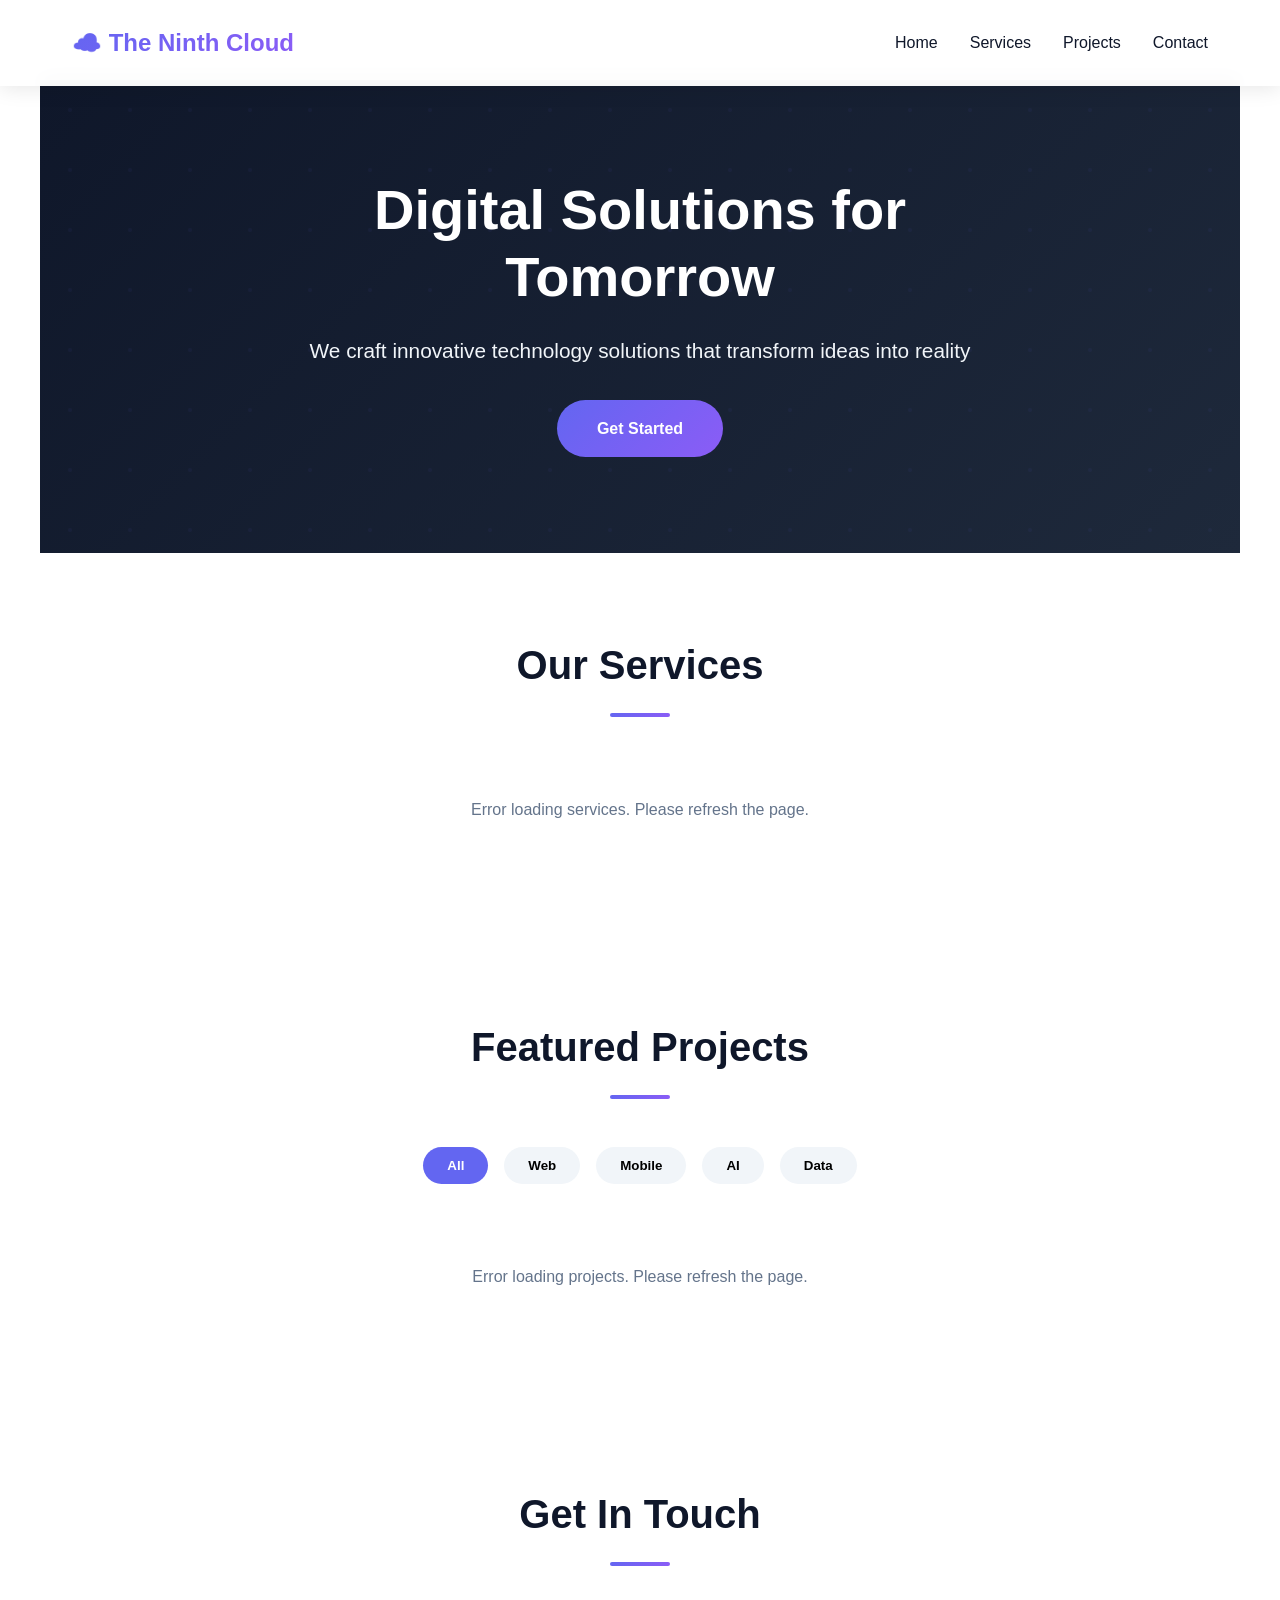
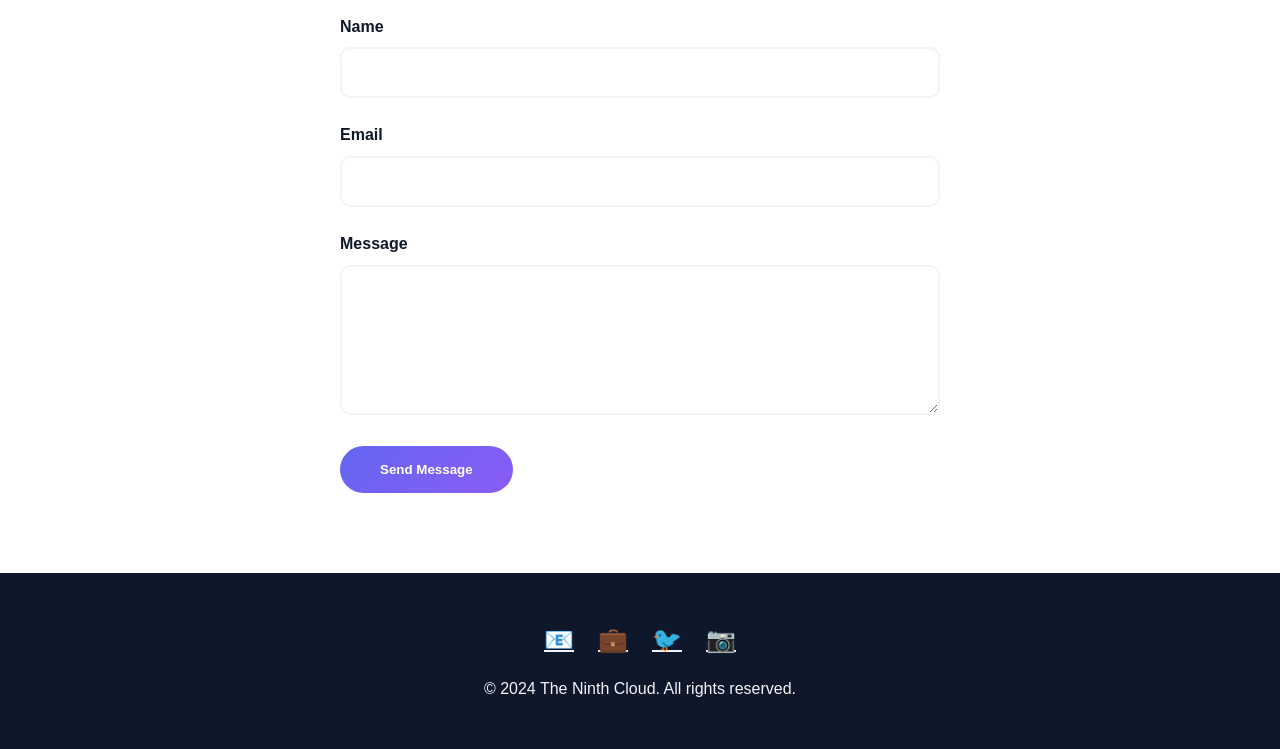
==== static/index.html @ 404a965f "Initial commit" ====
<!DOCTYPE html>
<html lang="en">

<head>
    <meta charset="UTF-8">
    <meta name="viewport" content="width=device-width, initial-scale=1.0">
    <title>The Ninth Cloud - Digital Solutions</title>
    <link rel="stylesheet" href="style.css">
</head>

<body>
    <header>
        <nav>
            <div class="logo">☁️ The Ninth Cloud</div>
            <ul class="nav-links">
                <li><a href="#home">Home</a></li>
                <li><a href="#services">Services</a></li>
                <li><a href="#projects">Projects</a></li>
                <li><a href="#contact">Contact</a></li>
            </ul>
        </nav>
    </header>

    <section id="home" class="hero">
        <div class="hero-content">
            <h1>Digital Solutions for Tomorrow</h1>
            <p>We craft innovative technology solutions that transform ideas into reality</p>
            <a href="#contact" class="cta-button">Get Started</a>
        </div>
    </section>

    <section id="services">
        <h2 class="section-title">Our Services</h2>
        <div class="services-grid" id="servicesContainer">
            <div class="loading">Loading services...</div>
        </div>
    </section>

    <section id="projects">
        <h2 class="section-title">Featured Projects</h2>
        <div class="filter-buttons">
            <button class="filter-btn active" data-filter="all">All</button>
            <button class="filter-btn" data-filter="web">Web</button>
            <button class="filter-btn" data-filter="mobile">Mobile</button>
            <button class="filter-btn" data-filter="ai">AI</button>
            <button class="filter-btn" data-filter="data">Data</button>
        </div>
        <div class="projects-grid" id="projectsContainer">
            <div class="loading">Loading projects...</div>
        </div>
    </section>

    <section id="contact">
        <h2 class="section-title">Get In Touch</h2>
        <form class="contact-form" id="contactForm">
            <div class="form-group">
                <label for="name">Name</label>
                <input type="text" id="name" name="name" required>
            </div>
            <div class="form-group">
                <label for="email">Email</label>
                <input type="email" id="email" name="email" required>
            </div>
            <div class="form-group">
                <label for="message">Message</label>
                <textarea id="message" name="message" required></textarea>
            </div>
            <button type="submit" class="cta-button">Send Message</button>
        </form>
    </section>

    <footer>
        <div class="social-links">
            <a href="#">📧</a>
            <a href="#">💼</a>
            <a href="#">🐦</a>
            <a href="#">📷</a>
        </div>
        <p>&copy; 2024 The Ninth Cloud. All rights reserved.</p>
    </footer>

    <script src="script.js"></script>
</body>

</html>
---- static/style.css ----
* {
    margin: 0;
    padding: 0;
    box-sizing: border-box;
}

:root {
    --primary: #6366f1;
    --primary-dark: #4f46e5;
    --secondary: #8b5cf6;
    --dark: #0f172a;
    --dark-light: #1e293b;
    --gray: #64748b;
    --light: #f1f5f9;
    --white: #ffffff;
}

body {
    font-family: 'Segoe UI', Tahoma, Geneva, Verdana, sans-serif;
    line-height: 1.6;
    color: var(--dark);
    background: var(--white);
}

/* Header */
header {
    position: fixed;
    width: 100%;
    top: 0;
    z-index: 1000;
    background: rgba(255, 255, 255, 0.95);
    backdrop-filter: blur(10px);
    box-shadow: 0 2px 20px rgba(0, 0, 0, 0.1);
    transition: all 0.3s ease;
}

nav {
    max-width: 1200px;
    margin: 0 auto;
    padding: 1.5rem 2rem;
    display: flex;
    justify-content: space-between;
    align-items: center;
}

.logo {
    font-size: 1.5rem;
    font-weight: bold;
    background: linear-gradient(135deg, var(--primary), var(--secondary));
    -webkit-background-clip: text;
    -webkit-text-fill-color: transparent;
}

.nav-links {
    display: flex;
    gap: 2rem;
    list-style: none;
}

.nav-links a {
    color: var(--dark);
    text-decoration: none;
    font-weight: 500;
    transition: color 0.3s;
}

.nav-links a:hover {
    color: var(--primary);
}

/* Hero Section */
.hero {
    margin-top: 80px;
    padding: 6rem 2rem;
    background: linear-gradient(135deg, var(--dark) 0%, var(--dark-light) 100%);
    color: var(--white);
    text-align: center;
    position: relative;
    overflow: hidden;
}

.hero::before {
    content: '';
    position: absolute;
    top: 0;
    left: 0;
    right: 0;
    bottom: 0;
    background: url('data:image/svg+xml,<svg width="60" height="60" xmlns="http://www.w3.org/2000/svg"><circle cx="30" cy="30" r="2" fill="rgba(99,102,241,0.1)"/></svg>');
    opacity: 0.5;
}

.hero-content {
    max-width: 800px;
    margin: 0 auto;
    position: relative;
    z-index: 1;
}

.hero h1 {
    font-size: 3.5rem;
    margin-bottom: 1.5rem;
    line-height: 1.2;
}

.hero p {
    font-size: 1.3rem;
    margin-bottom: 2rem;
    color: var(--light);
}

.cta-button {
    display: inline-block;
    padding: 1rem 2.5rem;
    background: linear-gradient(135deg, var(--primary), var(--secondary));
    color: var(--white);
    text-decoration: none;
    border-radius: 50px;
    font-weight: 600;
    transition: transform 0.3s, box-shadow 0.3s;
    border: none;
    cursor: pointer;
}

.cta-button:hover {
    transform: translateY(-3px);
    box-shadow: 0 10px 30px rgba(99, 102, 241, 0.4);
}

/* Section Styles */
section {
    padding: 5rem 2rem;
    max-width: 1200px;
    margin: 0 auto;
}

.section-title {
    text-align: center;
    font-size: 2.5rem;
    margin-bottom: 3rem;
    position: relative;
}

.section-title::after {
    content: '';
    display: block;
    width: 60px;
    height: 4px;
    background: linear-gradient(135deg, var(--primary), var(--secondary));
    margin: 1rem auto;
    border-radius: 2px;
}

/* Services Grid */
.services-grid {
    display: grid;
    grid-template-columns: repeat(auto-fit, minmax(300px, 1fr));
    gap: 2rem;
}

.service-card {
    padding: 2rem;
    background: var(--white);
    border-radius: 15px;
    box-shadow: 0 5px 20px rgba(0, 0, 0, 0.08);
    transition: transform 0.3s, box-shadow 0.3s;
}

.service-card:hover {
    transform: translateY(-10px);
    box-shadow: 0 10px 40px rgba(0, 0, 0, 0.15);
}

.service-icon {
    font-size: 3rem;
    margin-bottom: 1rem;
}

.service-card h3 {
    margin-bottom: 1rem;
    color: var(--dark);
}

.service-card p {
    color: var(--gray);
}

/* Projects Section */
.filter-buttons {
    display: flex;
    justify-content: center;
    gap: 1rem;
    margin-bottom: 3rem;
    flex-wrap: wrap;
}

.filter-btn {
    padding: 0.7rem 1.5rem;
    background: var(--light);
    border: none;
    border-radius: 25px;
    cursor: pointer;
    font-weight: 600;
    transition: all 0.3s;
}

.filter-btn:hover,
.filter-btn.active {
    background: var(--primary);
    color: var(--white);
}

.projects-grid {
    display: grid;
    grid-template-columns: repeat(auto-fit, minmax(350px, 1fr));
    gap: 2rem;
}

.project-card {
    background: var(--white);
    border-radius: 15px;
    overflow: hidden;
    box-shadow: 0 5px 20px rgba(0, 0, 0, 0.08);
    transition: transform 0.3s;
}

.project-card:hover {
    transform: translateY(-10px);
}

.project-image {
    width: 100%;
    height: 250px;
    object-fit: cover;
}

.project-content {
    padding: 1.5rem;
}

.project-title {
    font-size: 1.3rem;
    margin-bottom: 0.5rem;
}

.project-description {
    color: var(--gray);
    margin-bottom: 1rem;
}

.project-tags {
    display: flex;
    flex-wrap: wrap;
    gap: 0.5rem;
}

.tag {
    padding: 0.3rem 0.8rem;
    background: var(--light);
    border-radius: 15px;
    font-size: 0.85rem;
    color: var(--primary);
}

/* Contact Form */
.contact-form {
    max-width: 600px;
    margin: 0 auto;
}

.form-group {
    margin-bottom: 1.5rem;
}

.form-group label {
    display: block;
    margin-bottom: 0.5rem;
    font-weight: 600;
}

.form-group input,
.form-group textarea {
    width: 100%;
    padding: 1rem;
    border: 2px solid var(--light);
    border-radius: 10px;
    font-family: inherit;
    transition: border-color 0.3s;
}

.form-group input:focus,
.form-group textarea:focus {
    outline: none;
    border-color: var(--primary);
}

.form-group textarea {
    resize: vertical;
    min-height: 150px;
}

/* Footer */
footer {
    background: var(--dark);
    color: var(--light);
    text-align: center;
    padding: 3rem 2rem;
}

.social-links {
    display: flex;
    justify-content: center;
    gap: 1.5rem;
    margin-bottom: 1rem;
}

.social-links a {
    color: var(--light);
    font-size: 1.5rem;
    transition: color 0.3s;
}

.social-links a:hover {
    color: var(--primary);
}

/* Loading State */
.loading {
    text-align: center;
    padding: 2rem;
    color: var(--gray);
}

/* Responsive */
@media (max-width: 768px) {
    .hero h1 {
        font-size: 2.5rem;
    }

    .nav-links {
        display: none;
    }

    .projects-grid {
        grid-template-columns: 1fr;
    }
}
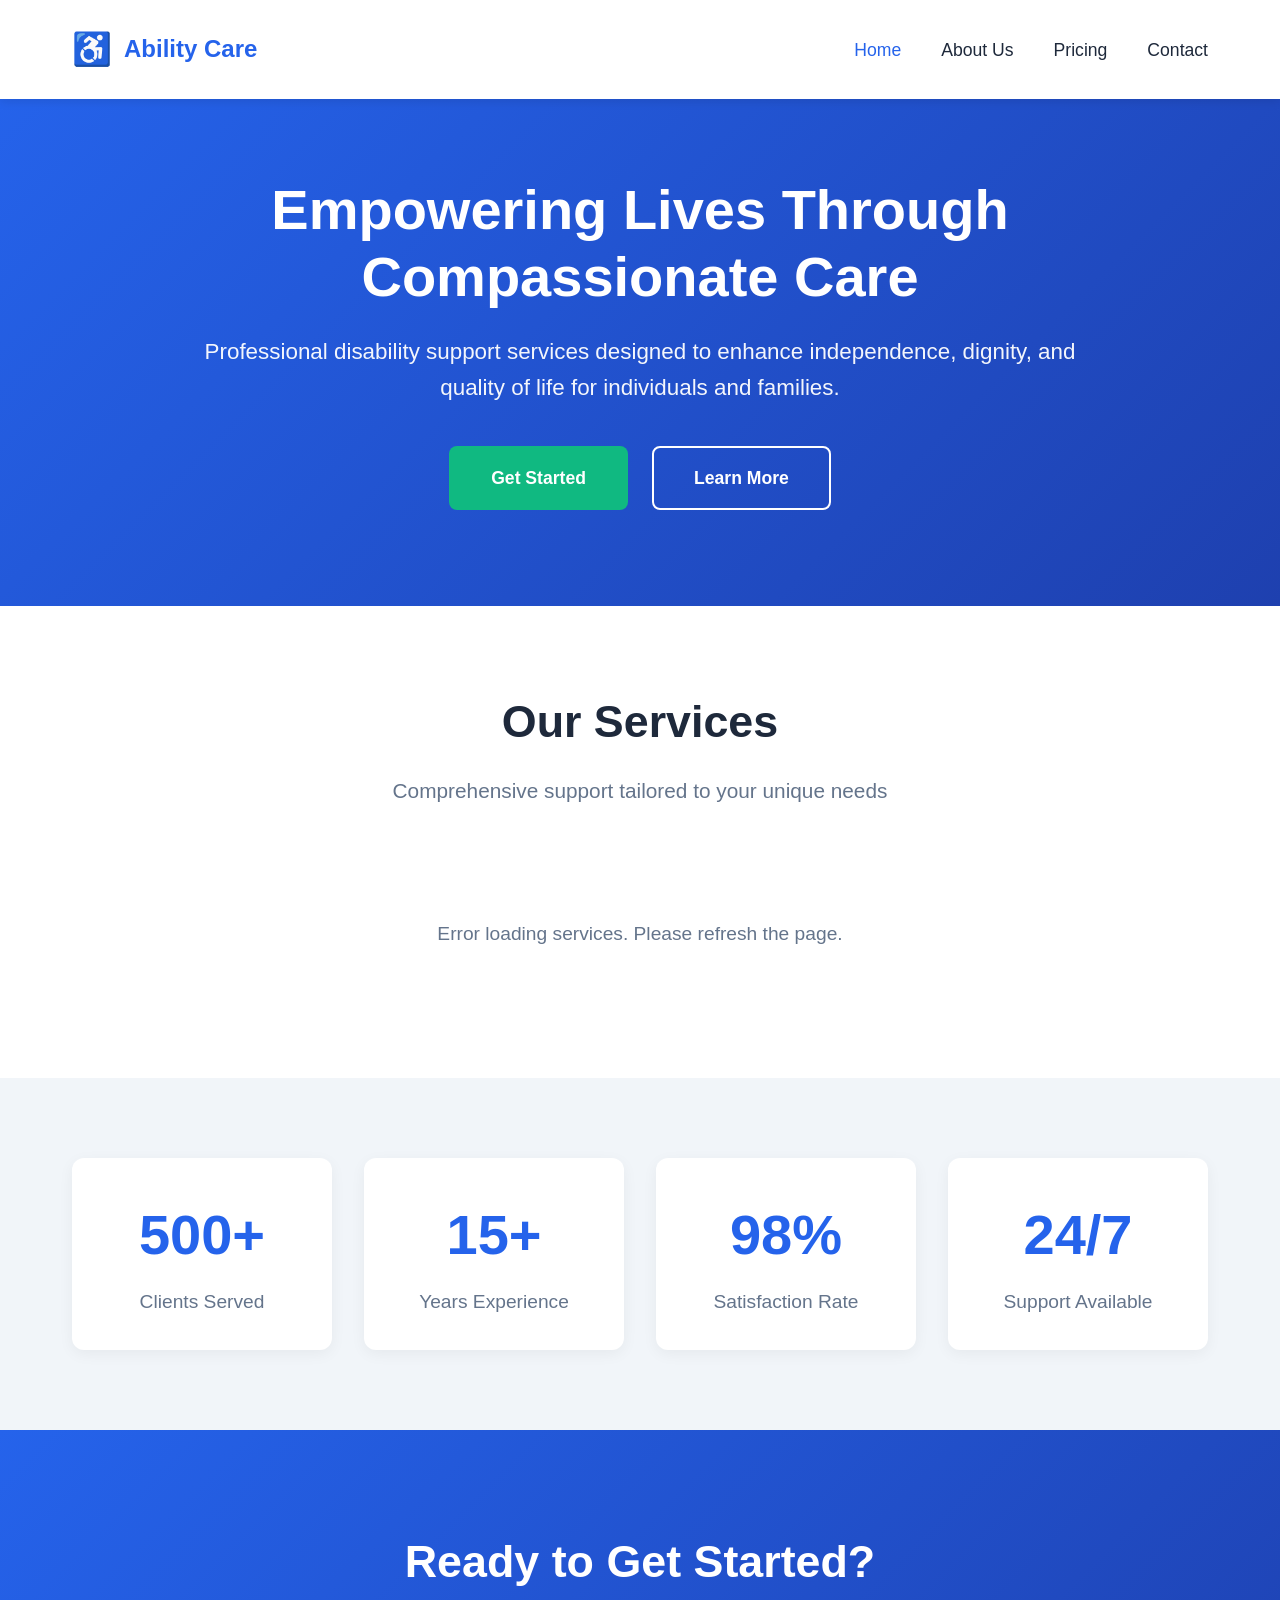
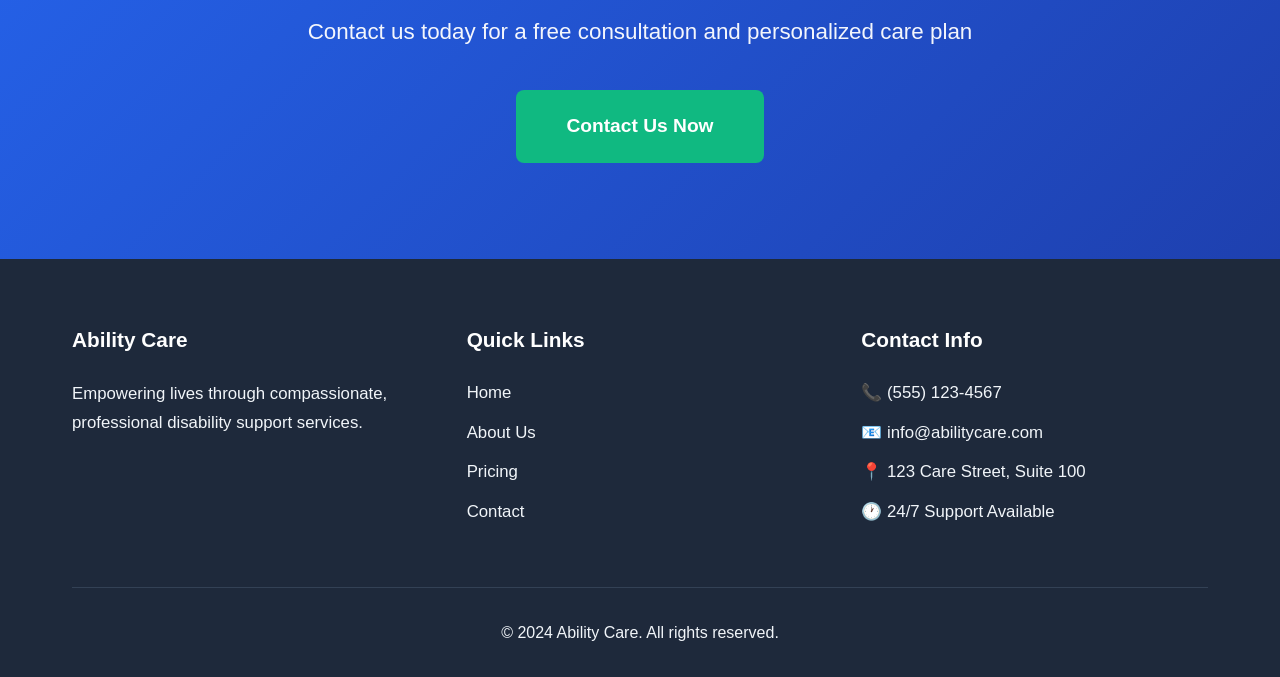
==== commit 1b0aa0af: "sdss" ====
--- a/static/index.html
+++ b/static/index.html
@@ -4,79 +4,112 @@
 <head>
     <meta charset="UTF-8">
     <meta name="viewport" content="width=device-width, initial-scale=1.0">
-    <title>The Ninth Cloud - Digital Solutions</title>
+    <title>Ability Care - Empowering Lives Through Compassionate Support</title>
     <link rel="stylesheet" href="style.css">
 </head>
 
 <body>
     <header>
         <nav>
-            <div class="logo">☁️ The Ninth Cloud</div>
+            <div class="logo">
+                <span class="logo-icon">♿</span>
+                <span class="logo-text">Ability Care</span>
+            </div>
             <ul class="nav-links">
-                <li><a href="#home">Home</a></li>
-                <li><a href="#services">Services</a></li>
-                <li><a href="#projects">Projects</a></li>
-                <li><a href="#contact">Contact</a></li>
+                <li><a href="/" class="active">Home</a></li>
+                <li><a href="/about-us">About Us</a></li>
+                <li><a href="/pricing">Pricing</a></li>
+                <li><a href="/contact-us">Contact</a></li>
             </ul>
+            <button class="mobile-menu-btn" aria-label="Toggle menu">☰</button>
         </nav>
     </header>
 
-    <section id="home" class="hero">
+    <section class="hero">
         <div class="hero-content">
-            <h1>Digital Solutions for Tomorrow</h1>
-            <p>We craft innovative technology solutions that transform ideas into reality</p>
-            <a href="#contact" class="cta-button">Get Started</a>
+            <h1>Empowering Lives Through Compassionate Care</h1>
+            <p>Professional disability support services designed to enhance independence, dignity, and quality of life
+                for individuals and families.</p>
+            <div class="hero-buttons">
+                <a href="/contact-us" class="cta-button primary">Get Started</a>
+                <a href="/about-us" class="cta-button secondary">Learn More</a>
+            </div>
         </div>
     </section>
 
-    <section id="services">
-        <h2 class="section-title">Our Services</h2>
-        <div class="services-grid" id="servicesContainer">
-            <div class="loading">Loading services...</div>
+    <section id="services" class="services-section">
+        <div class="container">
+            <div class="section-header">
+                <h2 class="section-title">Our Services</h2>
+                <p class="section-subtitle">Comprehensive support tailored to your unique needs</p>
+            </div>
+            <div class="services-grid" id="servicesContainer">
+                <div class="loading">Loading services...</div>
+            </div>
         </div>
     </section>
 
-    <section id="projects">
-        <h2 class="section-title">Featured Projects</h2>
-        <div class="filter-buttons">
-            <button class="filter-btn active" data-filter="all">All</button>
-            <button class="filter-btn" data-filter="web">Web</button>
-            <button class="filter-btn" data-filter="mobile">Mobile</button>
-            <button class="filter-btn" data-filter="ai">AI</button>
-            <button class="filter-btn" data-filter="data">Data</button>
-        </div>
-        <div class="projects-grid" id="projectsContainer">
-            <div class="loading">Loading projects...</div>
+    <section class="stats-section">
+        <div class="container">
+            <div class="stats-grid">
+                <div class="stat-card">
+                    <div class="stat-number">500+</div>
+                    <div class="stat-label">Clients Served</div>
+                </div>
+                <div class="stat-card">
+                    <div class="stat-number">15+</div>
+                    <div class="stat-label">Years Experience</div>
+                </div>
+                <div class="stat-card">
+                    <div class="stat-number">98%</div>
+                    <div class="stat-label">Satisfaction Rate</div>
+                </div>
+                <div class="stat-card">
+                    <div class="stat-number">24/7</div>
+                    <div class="stat-label">Support Available</div>
+                </div>
+            </div>
         </div>
     </section>
 
-    <section id="contact">
-        <h2 class="section-title">Get In Touch</h2>
-        <form class="contact-form" id="contactForm">
-            <div class="form-group">
-                <label for="name">Name</label>
-                <input type="text" id="name" name="name" required>
-            </div>
-            <div class="form-group">
-                <label for="email">Email</label>
-                <input type="email" id="email" name="email" required>
-            </div>
-            <div class="form-group">
-                <label for="message">Message</label>
-                <textarea id="message" name="message" required></textarea>
-            </div>
-            <button type="submit" class="cta-button">Send Message</button>
-        </form>
+    <section class="cta-section">
+        <div class="container">
+            <h2>Ready to Get Started?</h2>
+            <p>Contact us today for a free consultation and personalized care plan</p>
+            <a href="/contact-us" class="cta-button primary large">Contact Us Now</a>
+        </div>
     </section>
 
     <footer>
-        <div class="social-links">
-            <a href="#">📧</a>
-            <a href="#">💼</a>
-            <a href="#">🐦</a>
-            <a href="#">📷</a>
+        <div class="container">
+            <div class="footer-content">
+                <div class="footer-col">
+                    <h3>Ability Care</h3>
+                    <p>Empowering lives through compassionate, professional disability support services.</p>
+                </div>
+                <div class="footer-col">
+                    <h4>Quick Links</h4>
+                    <ul>
+                        <li><a href="/">Home</a></li>
+                        <li><a href="/about-us">About Us</a></li>
+                        <li><a href="/pricing">Pricing</a></li>
+                        <li><a href="/contact-us">Contact</a></li>
+                    </ul>
+                </div>
+                <div class="footer-col">
+                    <h4>Contact Info</h4>
+                    <ul>
+                        <li>📞 (555) 123-4567</li>
+                        <li>📧 info@abilitycare.com</li>
+                        <li>📍 123 Care Street, Suite 100</li>
+                        <li>🕐 24/7 Support Available</li>
+                    </ul>
+                </div>
+            </div>
+            <div class="footer-bottom">
+                <p>&copy; 2024 Ability Care. All rights reserved.</p>
+            </div>
         </div>
-        <p>&copy; 2024 The Ninth Cloud. All rights reserved.</p>
     </footer>
 
     <script src="script.js"></script>
--- a/static/style.css
+++ b/static/style.css
@@ -5,14 +5,18 @@
 }
 
 :root {
-    --primary: #6366f1;
-    --primary-dark: #4f46e5;
-    --secondary: #8b5cf6;
-    --dark: #0f172a;
-    --dark-light: #1e293b;
+    --primary: #2563eb;
+    --primary-dark: #1e40af;
+    --secondary: #10b981;
+    --accent: #f59e0b;
+    --dark: #1e293b;
+    --dark-light: #334155;
     --gray: #64748b;
     --light: #f1f5f9;
     --white: #ffffff;
+    --success: #10b981;
+    --warning: #f59e0b;
+    --danger: #ef4444;
 }
 
 body {
@@ -20,18 +24,23 @@
     line-height: 1.6;
     color: var(--dark);
     background: var(--white);
-}
-
-/* Header */
+    font-size: 16px;
+}
+
+.container {
+    max-width: 1200px;
+    margin: 0 auto;
+    padding: 0 2rem;
+}
+
+/* Header & Navigation */
 header {
     position: fixed;
     width: 100%;
     top: 0;
     z-index: 1000;
-    background: rgba(255, 255, 255, 0.95);
-    backdrop-filter: blur(10px);
-    box-shadow: 0 2px 20px rgba(0, 0, 0, 0.1);
-    transition: all 0.3s ease;
+    background: var(--white);
+    box-shadow: 0 2px 10px rgba(0, 0, 0, 0.1);
 }
 
 nav {
@@ -44,16 +53,22 @@
 }
 
 .logo {
+    display: flex;
+    align-items: center;
+    gap: 0.75rem;
     font-size: 1.5rem;
     font-weight: bold;
-    background: linear-gradient(135deg, var(--primary), var(--secondary));
-    -webkit-background-clip: text;
-    -webkit-text-fill-color: transparent;
+    color: var(--primary);
+    text-decoration: none;
+}
+
+.logo-icon {
+    font-size: 2rem;
 }
 
 .nav-links {
     display: flex;
-    gap: 2rem;
+    gap: 2.5rem;
     list-style: none;
 }
 
@@ -61,10 +76,22 @@
     color: var(--dark);
     text-decoration: none;
     font-weight: 500;
+    font-size: 1.1rem;
     transition: color 0.3s;
-}
-
-.nav-links a:hover {
+    padding: 0.5rem 0;
+}
+
+.nav-links a:hover,
+.nav-links a.active {
+    color: var(--primary);
+}
+
+.mobile-menu-btn {
+    display: none;
+    background: none;
+    border: none;
+    font-size: 2rem;
+    cursor: pointer;
     color: var(--primary);
 }
 
@@ -72,29 +99,14 @@
 .hero {
     margin-top: 80px;
     padding: 6rem 2rem;
-    background: linear-gradient(135deg, var(--dark) 0%, var(--dark-light) 100%);
+    background: linear-gradient(135deg, var(--primary) 0%, var(--primary-dark) 100%);
     color: var(--white);
     text-align: center;
-    position: relative;
-    overflow: hidden;
-}
-
-.hero::before {
-    content: '';
-    position: absolute;
-    top: 0;
-    left: 0;
-    right: 0;
-    bottom: 0;
-    background: url('data:image/svg+xml,<svg width="60" height="60" xmlns="http://www.w3.org/2000/svg"><circle cx="30" cy="30" r="2" fill="rgba(99,102,241,0.1)"/></svg>');
-    opacity: 0.5;
 }
 
 .hero-content {
-    max-width: 800px;
+    max-width: 900px;
     margin: 0 auto;
-    position: relative;
-    z-index: 1;
 }
 
 .hero h1 {
@@ -104,168 +116,507 @@
 }
 
 .hero p {
-    font-size: 1.3rem;
-    margin-bottom: 2rem;
-    color: var(--light);
-}
-
+    font-size: 1.4rem;
+    margin-bottom: 2.5rem;
+    opacity: 0.95;
+}
+
+.hero-buttons {
+    display: flex;
+    gap: 1.5rem;
+    justify-content: center;
+    flex-wrap: wrap;
+}
+
+/* Buttons */
 .cta-button {
     display: inline-block;
     padding: 1rem 2.5rem;
-    background: linear-gradient(135deg, var(--primary), var(--secondary));
+    text-decoration: none;
+    border-radius: 8px;
+    font-weight: 600;
+    font-size: 1.1rem;
+    transition: all 0.3s;
+    border: 2px solid transparent;
+    cursor: pointer;
+}
+
+.cta-button.primary {
+    background: var(--secondary);
     color: var(--white);
-    text-decoration: none;
-    border-radius: 50px;
+}
+
+.cta-button.primary:hover {
+    background: #059669;
+    transform: translateY(-2px);
+    box-shadow: 0 8px 20px rgba(16, 185, 129, 0.4);
+}
+
+.cta-button.secondary {
+    background: transparent;
+    color: var(--white);
+    border: 2px solid var(--white);
+}
+
+.cta-button.secondary:hover {
+    background: var(--white);
+    color: var(--primary);
+}
+
+.cta-button.large {
+    padding: 1.2rem 3rem;
+    font-size: 1.2rem;
+}
+
+/* Page Hero */
+.page-hero {
+    margin-top: 80px;
+    padding: 4rem 2rem;
+    background: linear-gradient(135deg, var(--primary) 0%, var(--primary-dark) 100%);
+    color: var(--white);
+    text-align: center;
+}
+
+.page-hero h1 {
+    font-size: 3rem;
+    margin-bottom: 1rem;
+}
+
+.page-hero p {
+    font-size: 1.3rem;
+    opacity: 0.95;
+}
+
+/* Services Section */
+.services-section {
+    padding: 5rem 2rem;
+}
+
+.section-header {
+    text-align: center;
+    margin-bottom: 4rem;
+}
+
+.section-title {
+    font-size: 2.8rem;
+    margin-bottom: 1rem;
+    color: var(--dark);
+}
+
+.section-subtitle {
+    font-size: 1.3rem;
+    color: var(--gray);
+}
+
+.services-grid {
+    display: grid;
+    grid-template-columns: repeat(auto-fit, minmax(320px, 1fr));
+    gap: 2.5rem;
+}
+
+.service-card {
+    padding: 2.5rem;
+    background: var(--white);
+    border-radius: 12px;
+    box-shadow: 0 4px 20px rgba(0, 0, 0, 0.08);
+    transition: all 0.3s;
+    border: 2px solid var(--light);
+}
+
+.service-card:hover {
+    transform: translateY(-8px);
+    box-shadow: 0 8px 30px rgba(37, 99, 235, 0.15);
+    border-color: var(--primary);
+}
+
+.service-card .service-icon,
+.service-icon {
+    font-size: 3.5rem;
+    margin-bottom: 1.5rem;
+}
+
+.service-card h3 {
+    font-size: 1.5rem;
+    margin-bottom: 1rem;
+    color: var(--primary);
+}
+
+.service-card p {
+    color: var(--gray);
+    font-size: 1.1rem;
+}
+
+/* Stats Section */
+.stats-section {
+    padding: 5rem 2rem;
+    background: var(--light);
+}
+
+.stats-grid {
+    display: grid;
+    grid-template-columns: repeat(auto-fit, minmax(250px, 1fr));
+    gap: 2rem;
+}
+
+.stat-card {
+    text-align: center;
+    padding: 2rem;
+    background: var(--white);
+    border-radius: 12px;
+    box-shadow: 0 4px 15px rgba(0, 0, 0, 0.05);
+}
+
+.stat-number {
+    font-size: 3.5rem;
+    font-weight: bold;
+    color: var(--primary);
+    margin-bottom: 0.5rem;
+}
+
+.stat-label {
+    font-size: 1.2rem;
+    color: var(--gray);
+}
+
+/* Content Blocks */
+.about-content {
+    padding: 5rem 2rem;
+}
+
+.content-block {
+    margin-bottom: 4rem;
+}
+
+.content-block h2 {
+    font-size: 2.3rem;
+    margin-bottom: 1.5rem;
+    color: var(--primary);
+}
+
+.content-block p {
+    font-size: 1.15rem;
+    color: var(--dark-light);
+    margin-bottom: 1rem;
+    line-height: 1.8;
+}
+
+.content-block ul {
+    margin-left: 2rem;
+    margin-top: 1rem;
+}
+
+.content-block li {
+    font-size: 1.1rem;
+    margin-bottom: 0.8rem;
+    color: var(--dark-light);
+    line-height: 1.7;
+}
+
+/* Values Section */
+.values-section {
+    margin: 5rem 0;
+}
+
+.values-grid {
+    display: grid;
+    grid-template-columns: repeat(auto-fit, minmax(280px, 1fr));
+    gap: 2rem;
+    margin-top: 3rem;
+}
+
+.value-card {
+    padding: 2rem;
+    background: var(--light);
+    border-radius: 12px;
+    text-align: center;
+}
+
+.value-icon {
+    font-size: 3rem;
+    margin-bottom: 1rem;
+}
+
+.value-card h3 {
+    font-size: 1.4rem;
+    margin-bottom: 1rem;
+    color: var(--primary);
+}
+
+.value-card p {
+    color: var(--gray);
+    font-size: 1.05rem;
+}
+
+/* Team Section */
+.team-section {
+    margin: 4rem 0;
+}
+
+.team-list {
+    list-style: none;
+    margin-top: 2rem;
+}
+
+.team-list li {
+    padding: 1rem 0;
+    border-bottom: 1px solid var(--light);
+    font-size: 1.1rem;
+}
+
+/* Pricing Section */
+.pricing-section {
+    padding: 5rem 2rem;
+}
+
+.pricing-intro {
+    text-align: center;
+    max-width: 800px;
+    margin: 0 auto 4rem;
+    font-size: 1.2rem;
+    color: var(--gray);
+}
+
+.pricing-grid {
+    display: grid;
+    grid-template-columns: repeat(auto-fit, minmax(320px, 1fr));
+    gap: 2.5rem;
+    margin-bottom: 4rem;
+}
+
+.pricing-card {
+    background: var(--white);
+    border: 2px solid var(--light);
+    border-radius: 12px;
+    padding: 2.5rem;
+    text-align: center;
+    transition: all 0.3s;
+    position: relative;
+}
+
+.pricing-card.popular {
+    border-color: var(--primary);
+    box-shadow: 0 8px 30px rgba(37, 99, 235, 0.2);
+    transform: scale(1.05);
+}
+
+.pricing-card.popular::before {
+    content: 'Most Popular';
+    position: absolute;
+    top: -15px;
+    left: 50%;
+    transform: translateX(-50%);
+    background: var(--primary);
+    color: var(--white);
+    padding: 0.5rem 1.5rem;
+    border-radius: 20px;
+    font-size: 0.9rem;
     font-weight: 600;
-    transition: transform 0.3s, box-shadow 0.3s;
-    border: none;
-    cursor: pointer;
-}
-
-.cta-button:hover {
-    transform: translateY(-3px);
-    box-shadow: 0 10px 30px rgba(99, 102, 241, 0.4);
-}
-
-/* Section Styles */
-section {
-    padding: 5rem 2rem;
-    max-width: 1200px;
-    margin: 0 auto;
-}
-
-.section-title {
+}
+
+.pricing-card:hover {
+    transform: translateY(-8px);
+    box-shadow: 0 10px 35px rgba(0, 0, 0, 0.1);
+}
+
+.pricing-card h3 {
+    font-size: 1.8rem;
+    margin-bottom: 1rem;
+    color: var(--dark);
+}
+
+.pricing-price {
+    font-size: 3rem;
+    font-weight: bold;
+    color: var(--primary);
+    margin-bottom: 0.5rem;
+}
+
+.pricing-period {
+    color: var(--gray);
+    margin-bottom: 2rem;
+    font-size: 1.1rem;
+}
+
+.pricing-features {
+    list-style: none;
+    margin: 2rem 0;
+    text-align: left;
+}
+
+.pricing-features li {
+    padding: 0.8rem 0;
+    border-bottom: 1px solid var(--light);
+    color: var(--dark-light);
+    font-size: 1.05rem;
+}
+
+.pricing-features li:before {
+    content: '✓ ';
+    color: var(--secondary);
+    font-weight: bold;
+    margin-right: 0.5rem;
+}
+
+.pricing-note {
+    background: var(--light);
+    padding: 2.5rem;
+    border-radius: 12px;
+    text-align: center;
+    margin-bottom: 3rem;
+}
+
+.pricing-note h3 {
+    font-size: 1.8rem;
+    margin-bottom: 1rem;
+    color: var(--primary);
+}
+
+/* Funding Section */
+.funding-section {
+    margin-top: 5rem;
+}
+
+.funding-section h2 {
     text-align: center;
     font-size: 2.5rem;
     margin-bottom: 3rem;
-    position: relative;
-}
-
-.section-title::after {
-    content: '';
-    display: block;
-    width: 60px;
-    height: 4px;
-    background: linear-gradient(135deg, var(--primary), var(--secondary));
-    margin: 1rem auto;
-    border-radius: 2px;
-}
-
-/* Services Grid */
-.services-grid {
+    color: var(--primary);
+}
+
+.funding-grid {
+    display: grid;
+    grid-template-columns: repeat(auto-fit, minmax(280px, 1fr));
+    gap: 2rem;
+}
+
+.funding-card {
+    padding: 2rem;
+    background: var(--white);
+    border: 2px solid var(--light);
+    border-radius: 12px;
+}
+
+.funding-card h3 {
+    font-size: 1.4rem;
+    margin-bottom: 1rem;
+    color: var(--primary);
+}
+
+.funding-card p {
+    color: var(--gray);
+    font-size: 1.05rem;
+}
+
+/* FAQ Section */
+.faq-section {
+    padding: 5rem 2rem;
+    background: var(--light);
+}
+
+.faq-section h2 {
+    text-align: center;
+    font-size: 2.5rem;
+    margin-bottom: 3rem;
+    color: var(--primary);
+}
+
+.faq-grid {
     display: grid;
     grid-template-columns: repeat(auto-fit, minmax(300px, 1fr));
     gap: 2rem;
 }
 
-.service-card {
+.faq-item {
+    background: var(--white);
     padding: 2rem;
-    background: var(--white);
-    border-radius: 15px;
-    box-shadow: 0 5px 20px rgba(0, 0, 0, 0.08);
-    transition: transform 0.3s, box-shadow 0.3s;
-}
-
-.service-card:hover {
-    transform: translateY(-10px);
-    box-shadow: 0 10px 40px rgba(0, 0, 0, 0.15);
-}
-
-.service-icon {
-    font-size: 3rem;
-    margin-bottom: 1rem;
-}
-
-.service-card h3 {
+    border-radius: 12px;
+}
+
+.faq-item h3 {
+    font-size: 1.3rem;
     margin-bottom: 1rem;
     color: var(--dark);
 }
 
-.service-card p {
-    color: var(--gray);
-}
-
-/* Projects Section */
-.filter-buttons {
+.faq-item p {
+    color: var(--gray);
+    line-height: 1.7;
+}
+
+/* Contact Section */
+.contact-section {
+    padding: 5rem 2rem;
+}
+
+.contact-grid {
+    display: grid;
+    grid-template-columns: 1fr 1.2fr;
+    gap: 4rem;
+}
+
+.contact-info h2 {
+    font-size: 2.3rem;
+    margin-bottom: 1.5rem;
+    color: var(--primary);
+}
+
+.contact-methods {
+    margin-top: 3rem;
+}
+
+.contact-method {
     display: flex;
-    justify-content: center;
-    gap: 1rem;
-    margin-bottom: 3rem;
-    flex-wrap: wrap;
-}
-
-.filter-btn {
-    padding: 0.7rem 1.5rem;
+    gap: 1.5rem;
+    margin-bottom: 2.5rem;
+    padding: 1.5rem;
     background: var(--light);
-    border: none;
-    border-radius: 25px;
-    cursor: pointer;
-    font-weight: 600;
-    transition: all 0.3s;
-}
-
-.filter-btn:hover,
-.filter-btn.active {
-    background: var(--primary);
-    color: var(--white);
-}
-
-.projects-grid {
-    display: grid;
-    grid-template-columns: repeat(auto-fit, minmax(350px, 1fr));
-    gap: 2rem;
-}
-
-.project-card {
-    background: var(--white);
-    border-radius: 15px;
-    overflow: hidden;
-    box-shadow: 0 5px 20px rgba(0, 0, 0, 0.08);
-    transition: transform 0.3s;
-}
-
-.project-card:hover {
-    transform: translateY(-10px);
-}
-
-.project-image {
-    width: 100%;
-    height: 250px;
-    object-fit: cover;
-}
-
-.project-content {
-    padding: 1.5rem;
-}
-
-.project-title {
+    border-radius: 8px;
+}
+
+.method-icon {
+    font-size: 2.5rem;
+}
+
+.method-details h3 {
     font-size: 1.3rem;
     margin-bottom: 0.5rem;
-}
-
-.project-description {
-    color: var(--gray);
-    margin-bottom: 1rem;
-}
-
-.project-tags {
-    display: flex;
-    flex-wrap: wrap;
-    gap: 0.5rem;
-}
-
-.tag {
-    padding: 0.3rem 0.8rem;
+    color: var(--primary);
+}
+
+.method-details p {
+    font-size: 1.1rem;
+    color: var(--dark-light);
+}
+
+.method-details small {
+    color: var(--gray);
+    font-size: 0.95rem;
+}
+
+.emergency-notice {
+    background: #fef2f2;
+    border-left: 4px solid var(--danger);
+    padding: 1.5rem;
+    border-radius: 8px;
+    margin-top: 2rem;
+}
+
+.emergency-notice h3 {
+    color: var(--danger);
+    margin-bottom: 0.5rem;
+}
+
+/* Contact Form */
+.contact-form-container h2 {
+    font-size: 2.3rem;
+    margin-bottom: 2rem;
+    color: var(--primary);
+}
+
+.contact-form {
     background: var(--light);
-    border-radius: 15px;
-    font-size: 0.85rem;
-    color: var(--primary);
-}
-
-/* Contact Form */
-.contact-form {
-    max-width: 600px;
-    margin: 0 auto;
+    padding: 2.5rem;
+    border-radius: 12px;
 }
 
 .form-group {
@@ -276,20 +627,25 @@
     display: block;
     margin-bottom: 0.5rem;
     font-weight: 600;
+    color: var(--dark);
+    font-size: 1.05rem;
 }
 
 .form-group input,
-.form-group textarea {
+.form-group textarea,
+.form-group select {
     width: 100%;
     padding: 1rem;
-    border: 2px solid var(--light);
-    border-radius: 10px;
+    border: 2px solid #e2e8f0;
+    border-radius: 8px;
     font-family: inherit;
+    font-size: 1rem;
     transition: border-color 0.3s;
 }
 
 .form-group input:focus,
-.form-group textarea:focus {
+.form-group textarea:focus,
+.form-group select:focus {
     outline: none;
     border-color: var(--primary);
 }
@@ -297,51 +653,194 @@
 .form-group textarea {
     resize: vertical;
     min-height: 150px;
+}
+
+.checkbox-group label {
+    display: flex;
+    align-items: center;
+    gap: 0.5rem;
+    font-weight: normal;
+}
+
+.checkbox-group input[type="checkbox"] {
+    width: auto;
+}
+
+/* Map Section */
+.map-section {
+    padding: 5rem 2rem;
+    background: var(--light);
+}
+
+.map-section h2 {
+    text-align: center;
+    font-size: 2.5rem;
+    margin-bottom: 2rem;
+    color: var(--primary);
+}
+
+.map-placeholder {
+    background: var(--white);
+    padding: 4rem 2rem;
+    border-radius: 12px;
+    text-align: center;
+    border: 2px dashed var(--gray);
+}
+
+.map-placeholder p {
+    font-size: 1.2rem;
+    color: var(--gray);
+    margin-bottom: 1rem;
+}
+
+/* CTA Section */
+.cta-section {
+    padding: 6rem 2rem;
+    background: linear-gradient(135deg, var(--primary) 0%, var(--primary-dark) 100%);
+    color: var(--white);
+    text-align: center;
+}
+
+.cta-section h2 {
+    font-size: 2.8rem;
+    margin-bottom: 1rem;
+}
+
+.cta-section p {
+    font-size: 1.4rem;
+    margin-bottom: 2.5rem;
+    opacity: 0.95;
 }
 
 /* Footer */
 footer {
     background: var(--dark);
     color: var(--light);
-    text-align: center;
-    padding: 3rem 2rem;
-}
-
-.social-links {
-    display: flex;
-    justify-content: center;
-    gap: 1.5rem;
-    margin-bottom: 1rem;
-}
-
-.social-links a {
+    padding: 4rem 2rem 2rem;
+}
+
+.footer-content {
+    display: grid;
+    grid-template-columns: repeat(auto-fit, minmax(250px, 1fr));
+    gap: 3rem;
+    margin-bottom: 3rem;
+}
+
+.footer-col h3,
+.footer-col h4 {
+    color: var(--white);
+    margin-bottom: 1.5rem;
+    font-size: 1.3rem;
+}
+
+.footer-col p {
+    line-height: 1.7;
+    font-size: 1.05rem;
+}
+
+.footer-col ul {
+    list-style: none;
+}
+
+.footer-col ul li {
+    margin-bottom: 0.8rem;
+    font-size: 1.05rem;
+}
+
+.footer-col ul li a {
     color: var(--light);
-    font-size: 1.5rem;
+    text-decoration: none;
     transition: color 0.3s;
 }
 
-.social-links a:hover {
-    color: var(--primary);
+.footer-col ul li a:hover {
+    color: var(--primary);
+}
+
+.footer-bottom {
+    border-top: 1px solid var(--dark-light);
+    padding-top: 2rem;
+    text-align: center;
 }
 
 /* Loading State */
 .loading {
     text-align: center;
-    padding: 2rem;
-    color: var(--gray);
-}
-
-/* Responsive */
+    padding: 3rem;
+    color: var(--gray);
+    font-size: 1.2rem;
+}
+
+/* Responsive Design */
+@media (max-width: 968px) {
+    .contact-grid {
+        grid-template-columns: 1fr;
+    }
+
+    .pricing-card.popular {
+        transform: scale(1);
+    }
+}
+
 @media (max-width: 768px) {
     .hero h1 {
         font-size: 2.5rem;
     }
 
+    .hero p {
+        font-size: 1.2rem;
+    }
+
+    .page-hero h1 {
+        font-size: 2.3rem;
+    }
+
     .nav-links {
         display: none;
     }
 
-    .projects-grid {
+    .mobile-menu-btn {
+        display: block;
+    }
+
+    .section-title {
+        font-size: 2.2rem;
+    }
+
+    .services-grid {
         grid-template-columns: 1fr;
     }
+
+    .hero-buttons {
+        flex-direction: column;
+        align-items: center;
+    }
+
+    .cta-button {
+        width: 100%;
+        max-width: 300px;
+    }
+}
+
+/* Accessibility Enhancements */
+:focus-visible {
+    outline: 3px solid var(--primary);
+    outline-offset: 2px;
+}
+
+@media (prefers-reduced-motion: reduce) {
+    * {
+        animation-duration: 0.01ms !important;
+        animation-iteration-count: 1 !important;
+        transition-duration: 0.01ms !important;
+    }
+}
+
+/* High contrast mode support */
+@media (prefers-contrast: high) {
+    :root {
+        --primary: #0047ab;
+        --dark: #000000;
+        --light: #ffffff;
+    }
 }
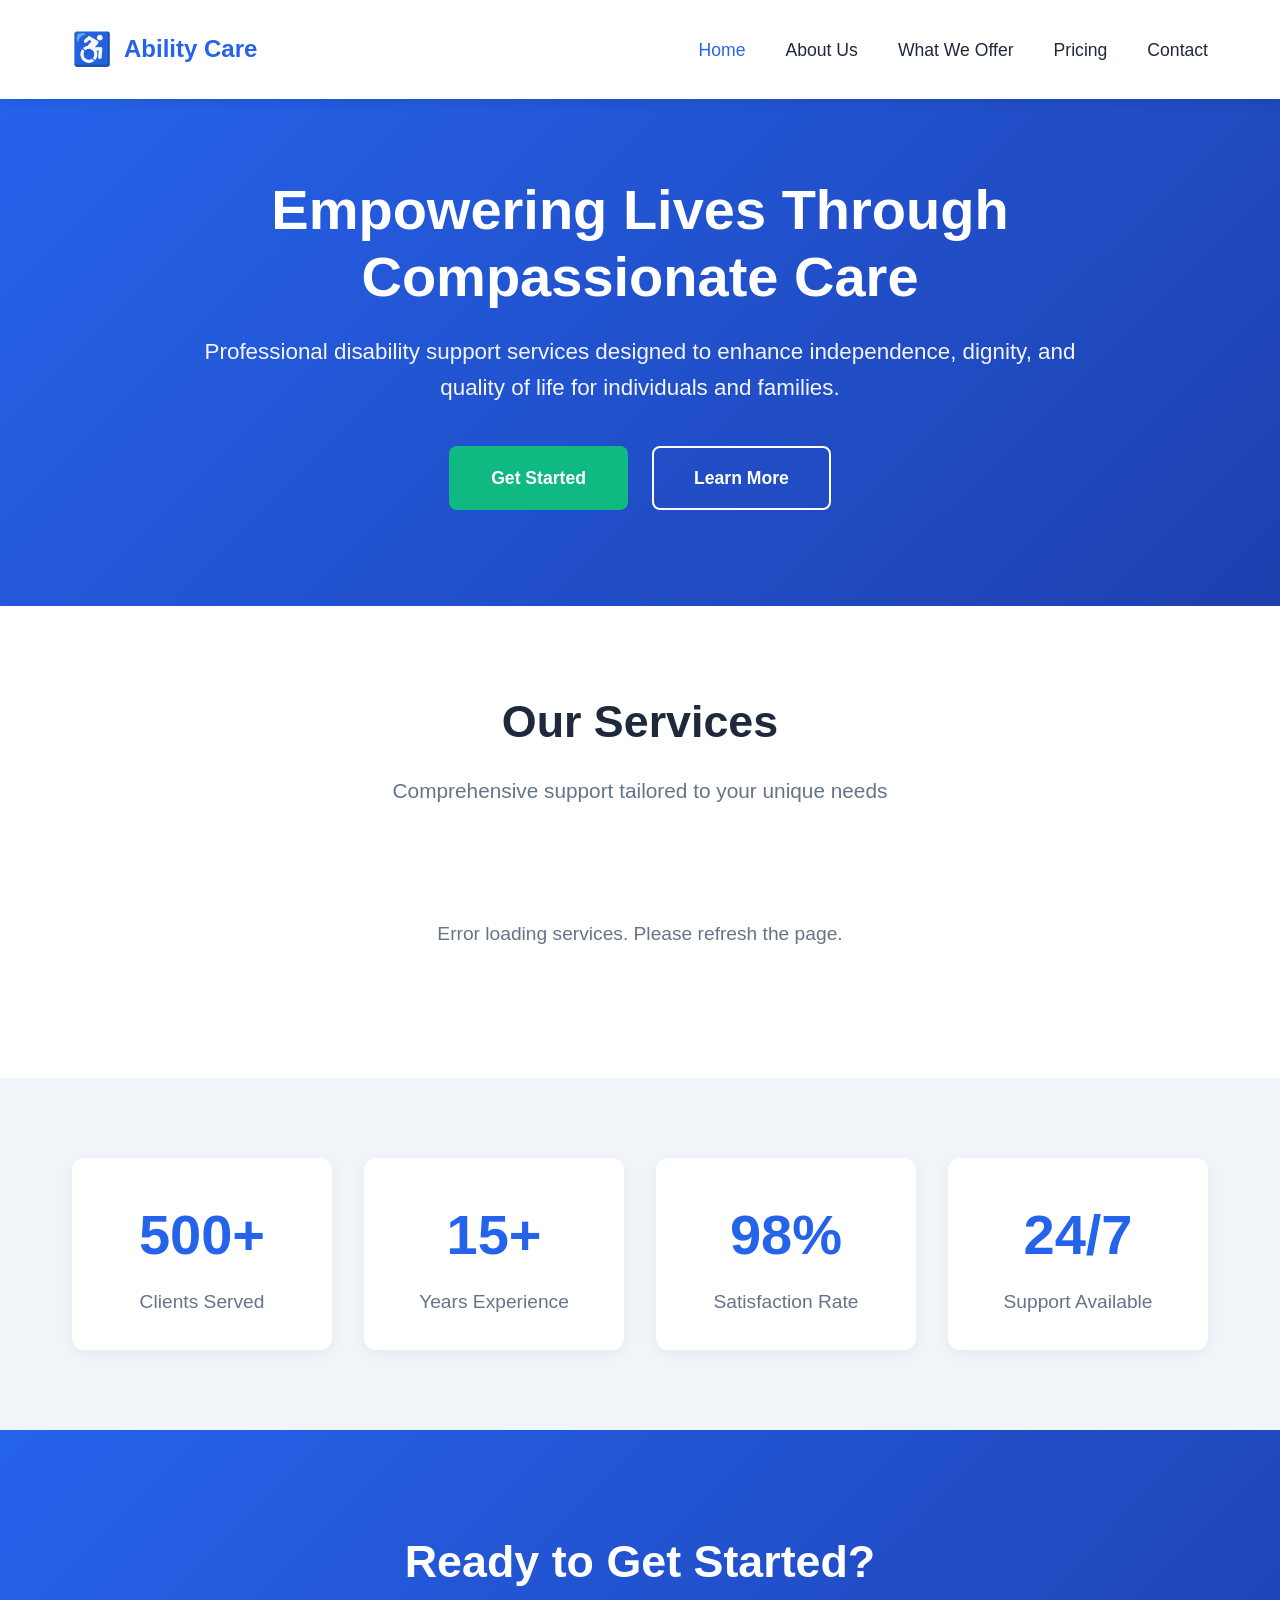
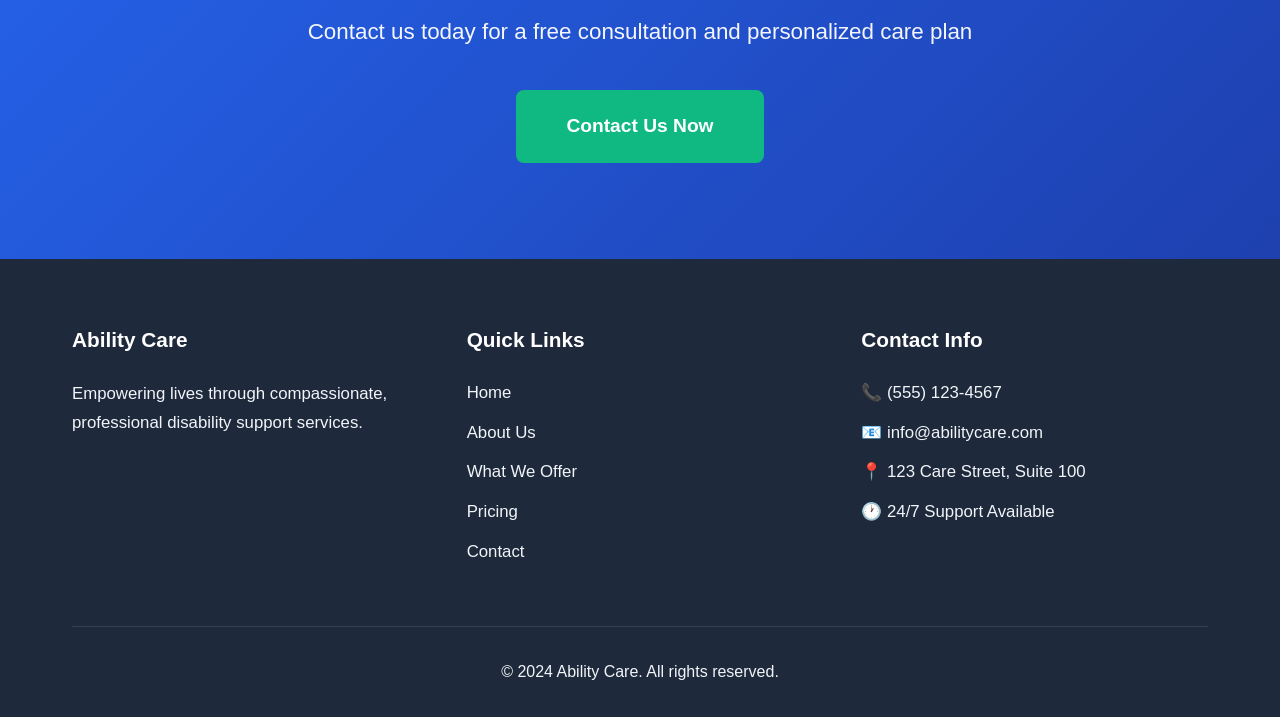
==== commit 82bbb8d2: "menu copy" ====
--- a/static/index.html
+++ b/static/index.html
@@ -18,11 +18,19 @@
             <ul class="nav-links">
                 <li><a href="/" class="active">Home</a></li>
                 <li><a href="/about-us">About Us</a></li>
+                <li><a href="/what-we-offer">What We Offer</a></li>
                 <li><a href="/pricing">Pricing</a></li>
                 <li><a href="/contact-us">Contact</a></li>
             </ul>
             <button class="mobile-menu-btn" aria-label="Toggle menu">☰</button>
         </nav>
+        <div class="mobile-menu">
+            <a href="/" class="active">Home</a>
+            <a href="/about-us">About Us</a>
+            <a href="/what-we-offer">What We Offer</a>
+            <a href="/pricing">Pricing</a>
+            <a href="/contact-us">Contact</a>
+        </div>
     </header>
 
     <section class="hero">
@@ -92,6 +100,7 @@
                     <ul>
                         <li><a href="/">Home</a></li>
                         <li><a href="/about-us">About Us</a></li>
+                        <li><a href="/what-we-offer">What We Offer</a></li>
                         <li><a href="/pricing">Pricing</a></li>
                         <li><a href="/contact-us">Contact</a></li>
                     </ul>
--- a/static/style.css
+++ b/static/style.css
@@ -50,6 +50,7 @@
     display: flex;
     justify-content: space-between;
     align-items: center;
+    position: relative;
 }
 
 .logo {
@@ -60,6 +61,7 @@
     font-weight: bold;
     color: var(--primary);
     text-decoration: none;
+    z-index: 1001;
 }
 
 .logo-icon {
@@ -93,6 +95,44 @@
     font-size: 2rem;
     cursor: pointer;
     color: var(--primary);
+    z-index: 1001;
+    padding: 0.5rem;
+}
+
+.mobile-menu {
+    display: none;
+    flex-direction: column;
+    background: var(--white);
+    position: absolute;
+    top: 100%;
+    left: 0;
+    right: 0;
+    box-shadow: 0 8px 16px rgba(0, 0, 0, 0.1);
+    max-height: 0;
+    overflow: hidden;
+    transition: max-height 0.4s ease-in-out;
+}
+
+.mobile-menu.active {
+    display: flex;
+    max-height: 500px;
+}
+
+.mobile-menu a {
+    padding: 1.2rem 2rem;
+    color: var(--dark);
+    text-decoration: none;
+    font-weight: 500;
+    font-size: 1.1rem;
+    border-bottom: 1px solid var(--light);
+    transition: all 0.3s;
+}
+
+.mobile-menu a:hover,
+.mobile-menu a.active {
+    background: var(--primary);
+    color: var(--white);
+    padding-left: 2.5rem;
 }
 
 /* Hero Section */
@@ -771,6 +811,165 @@
     font-size: 1.2rem;
 }
 
+/* Services Detail Section */
+.services-detail-section {
+    padding: 5rem 2rem;
+}
+
+.service-detail {
+    display: grid;
+    grid-template-columns: 100px 1fr;
+    gap: 2rem;
+    margin-bottom: 4rem;
+    padding: 2rem;
+    background: var(--light);
+    border-radius: 12px;
+    border-left: 5px solid var(--primary);
+}
+
+.service-detail-icon {
+    font-size: 4rem;
+    text-align: center;
+}
+
+.service-detail-content h2 {
+    font-size: 2rem;
+    color: var(--primary);
+    margin-bottom: 1rem;
+}
+
+.service-detail-content p {
+    font-size: 1.15rem;
+    color: var(--dark-light);
+    margin-bottom: 1.5rem;
+    line-height: 1.7;
+}
+
+.service-features {
+    list-style: none;
+    padding: 0;
+}
+
+.service-features li {
+    padding: 0.8rem 0;
+    padding-left: 2rem;
+    position: relative;
+    color: var(--dark-light);
+    font-size: 1.05rem;
+    line-height: 1.6;
+}
+
+.service-features li:before {
+    content: '✓';
+    position: absolute;
+    left: 0;
+    color: var(--secondary);
+    font-weight: bold;
+    font-size: 1.2rem;
+}
+
+/* Additional Programs Section */
+.additional-programs {
+    padding: 5rem 2rem;
+    background: var(--light);
+}
+
+.additional-programs h2 {
+    text-align: center;
+    font-size: 2.5rem;
+    color: var(--primary);
+    margin-bottom: 3rem;
+}
+
+.programs-grid {
+    display: grid;
+    grid-template-columns: repeat(auto-fit, minmax(300px, 1fr));
+    gap: 2rem;
+    margin-top: 2rem;
+}
+
+.program-card {
+    background: var(--white);
+    padding: 2rem;
+    border-radius: 12px;
+    box-shadow: 0 4px 15px rgba(0, 0, 0, 0.05);
+    transition: transform 0.3s;
+}
+
+.program-card:hover {
+    transform: translateY(-5px);
+    box-shadow: 0 8px 25px rgba(0, 0, 0, 0.1);
+}
+
+.program-card h3 {
+    font-size: 1.4rem;
+    margin-bottom: 1rem;
+    color: var(--dark);
+}
+
+.program-card p {
+    color: var(--gray);
+    line-height: 1.6;
+}
+
+/* Individualized Care Section */
+.individualized-care {
+    padding: 5rem 2rem;
+}
+
+.individualized-care h2 {
+    text-align: center;
+    font-size: 2.5rem;
+    color: var(--primary);
+    margin-bottom: 2rem;
+}
+
+.centered-text {
+    text-align: center;
+    font-size: 1.2rem;
+    color: var(--gray);
+    margin-bottom: 3rem;
+    max-width: 800px;
+    margin-left: auto;
+    margin-right: auto;
+}
+
+.care-features {
+    display: grid;
+    grid-template-columns: repeat(auto-fit, minmax(250px, 1fr));
+    gap: 2rem;
+    margin-top: 3rem;
+}
+
+.care-feature {
+    text-align: center;
+    padding: 2rem;
+}
+
+.feature-number {
+    display: inline-block;
+    width: 60px;
+    height: 60px;
+    line-height: 60px;
+    background: var(--primary);
+    color: var(--white);
+    border-radius: 50%;
+    font-size: 1.8rem;
+    font-weight: bold;
+    margin-bottom: 1.5rem;
+}
+
+.care-feature h3 {
+    font-size: 1.4rem;
+    color: var(--dark);
+    margin-bottom: 1rem;
+}
+
+.care-feature p {
+    color: var(--gray);
+    line-height: 1.6;
+}
+
 /* Responsive Design */
 @media (max-width: 968px) {
     .contact-grid {
@@ -795,12 +994,21 @@
         font-size: 2.3rem;
     }
 
+    nav {
+        flex-wrap: wrap;
+    }
+
     .nav-links {
         display: none;
     }
 
     .mobile-menu-btn {
         display: block;
+    }
+
+    .mobile-menu {
+        display: flex;
+        width: 100%;
     }
 
     .section-title {
@@ -819,6 +1027,23 @@
     .cta-button {
         width: 100%;
         max-width: 300px;
+    }
+
+    .service-detail {
+        grid-template-columns: 1fr;
+        gap: 1rem;
+    }
+
+    .service-detail-icon {
+        font-size: 3rem;
+    }
+
+    .care-features {
+        grid-template-columns: 1fr;
+    }
+
+    .contact-grid {
+        grid-template-columns: 1fr;
     }
 }
 
